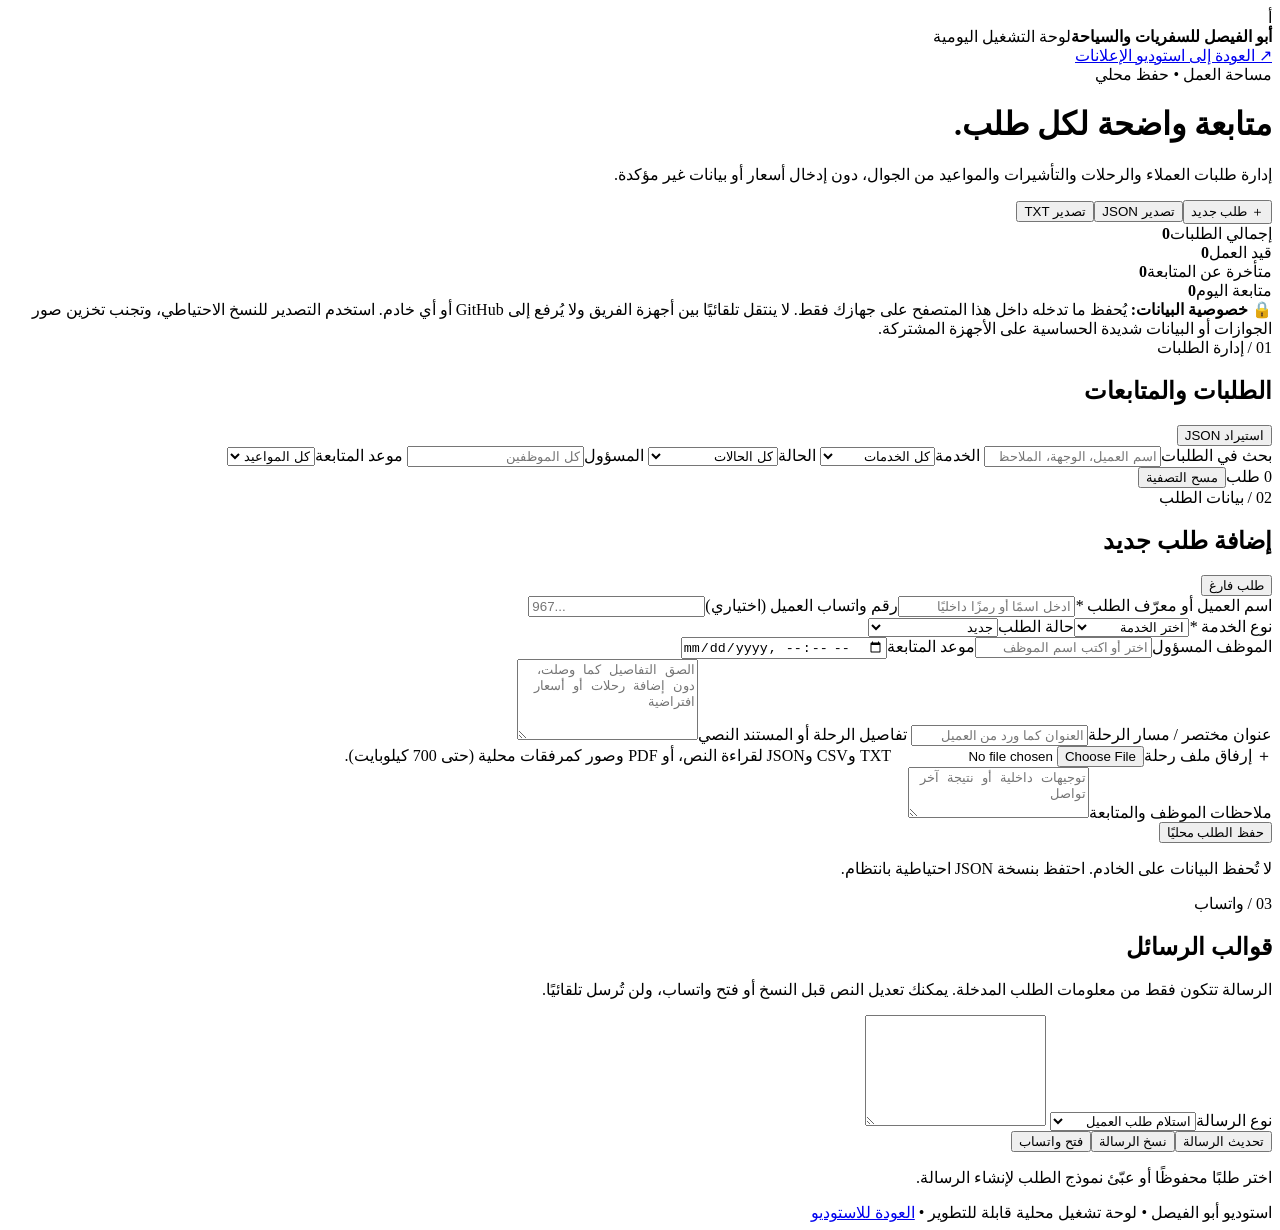
==== operations/index.html @ c755556f "Add Arabic operations dashboard page under existing studio" ====
<!doctype html>
<html lang="ar" dir="rtl">
<head>
<meta charset="utf-8">
<meta name="viewport" content="width=device-width,initial-scale=1,viewport-fit=cover">
<meta name="theme-color" content="#111a3d">
<meta name="description" content="لوحة تشغيل أبو الفيصل للسفريات والسياحة: متابعة الطلبات والرحلات والتأشيرات محليًا">
<title>لوحة التشغيل | استوديو أبو الفيصل</title>
<link rel="stylesheet" href="../assets/operations.css?v=1">
</head>
<body>
<header class="mast">
 <div class="shell">
  <div class="mast-nav">
   <div class="identity"><div class="mark" aria-hidden="true">أ</div><div><strong>أبو الفيصل للسفريات والسياحة</strong><span>لوحة التشغيل اليومية</span></div></div>
   <a class="back-link" href="../index.html">↗ العودة إلى استوديو الإعلانات</a>
  </div>
  <div class="hero"><div><span class="kicker">مساحة العمل • حفظ محلي</span><h1>متابعة واضحة لكل طلب.</h1><p>إدارة طلبات العملاء والرحلات والتأشيرات والمواعيد من الجوال، دون إدخال أسعار أو بيانات غير مؤكدة.</p></div><div class="hero-actions"><button class="btn gold" id="newTop" type="button">＋ طلب جديد</button><button class="btn outline-light" id="exportJson" type="button">تصدير JSON</button><button class="btn outline-light" id="exportTxt" type="button">تصدير TXT</button></div></div>
 </div>
</header>
<main class="shell">
 <section class="metrics" aria-label="مؤشرات الطلبات">
  <div class="metric"><span>إجمالي الطلبات</span><b id="statAll">0</b></div>
  <div class="metric"><span>قيد العمل</span><b id="statActive">0</b></div>
  <div class="metric urgent"><span>متأخرة عن المتابعة</span><b id="statLate">0</b></div>
  <div class="metric"><span>متابعة اليوم</span><b id="statToday">0</b></div>
 </section>
 <div class="privacy" role="note"><strong>🔒 خصوصية البيانات:</strong> يُحفظ ما تدخله داخل هذا المتصفح على جهازك فقط. لا ينتقل تلقائيًا بين أجهزة الفريق ولا يُرفع إلى GitHub أو أي خادم. استخدم التصدير للنسخ الاحتياطي، وتجنب تخزين صور الجوازات أو البيانات شديدة الحساسية على الأجهزة المشتركة.</div>
 <section class="alerts" id="lateAlerts" aria-live="polite" hidden></section>
 <section class="workspace">
  <div class="list-column">
   <div class="panel">
    <div class="section-head"><div><span class="eyebrow">01 / إدارة الطلبات</span><h2>الطلبات والمتابعات</h2></div><button class="btn soft small" id="importTrigger" type="button">استيراد JSON</button><input type="file" id="importJson" accept=".json,application/json" hidden></div>
    <div class="filters">
      <label class="field-wide"><span>بحث في الطلبات</span><input id="search" type="search" autocomplete="off" placeholder="اسم العميل، الوجهة، الملاحظات، رقم الطلب..."></label>
      <label><span>الخدمة</span><select id="serviceFilter"><option value="">كل الخدمات</option><option>تذاكر الطيران</option><option>التأشيرات</option><option>العمرة</option><option>الفنادق</option><option>الموافقات الأمنية</option><option>المتابعات</option><option>خدمة أخرى</option></select></label>
      <label><span>الحالة</span><select id="statusFilter"><option value="">كل الحالات</option><option>جديد</option><option>قيد المراجعة</option><option>بانتظار العميل</option><option>بانتظار مزود الخدمة</option><option>مكتمل</option><option>ملغي</option></select></label>
      <label><span>المسؤول</span><input id="ownerFilter" list="teamMembers" placeholder="كل الموظفين"></label>
      <label><span>موعد المتابعة</span><select id="dueFilter"><option value="">كل المواعيد</option><option value="late">المتأخرة</option><option value="today">اليوم</option><option value="upcoming">القادمة</option><option value="none">بدون موعد</option></select></label>
    </div>
    <div class="results-head"><span id="resultCount">0 طلب</span><button class="text-btn" id="clearFilters" type="button">مسح التصفية</button></div>
    <div id="requestList" class="request-list" aria-live="polite"></div>
   </div>
  </div>
  <div class="edit-column" id="editorAnchor">
   <section class="panel">
    <div class="section-head"><div><span class="eyebrow">02 / بيانات الطلب</span><h2 id="formHeading">إضافة طلب جديد</h2></div><button class="text-btn" id="resetForm" type="button">طلب فارغ</button></div>
    <form id="requestForm">
     <input type="hidden" id="recordId">
     <div class="two-fields"><label><span>اسم العميل أو معرّف الطلب <em>*</em></span><input id="clientName" maxlength="120" required autocomplete="off" placeholder="ادخل اسمًا أو رمزًا داخليًا"></label><label><span>رقم واتساب العميل (اختياري)</span><input type="tel" id="clientPhone" inputmode="tel" maxlength="25" dir="ltr" placeholder="967..."></label></div>
     <div class="two-fields"><label><span>نوع الخدمة <em>*</em></span><select id="service" required><option value="">اختر الخدمة</option><option>تذاكر الطيران</option><option>التأشيرات</option><option>العمرة</option><option>الفنادق</option><option>الموافقات الأمنية</option><option>المتابعات</option><option>خدمة أخرى</option></select></label><label><span>حالة الطلب</span><select id="status"><option>جديد</option><option>قيد المراجعة</option><option>بانتظار العميل</option><option>بانتظار مزود الخدمة</option><option>مكتمل</option><option>ملغي</option></select></label></div>
     <div class="two-fields"><label><span>الموظف المسؤول</span><input id="owner" list="teamMembers" maxlength="90" placeholder="اختر أو اكتب اسم الموظف"></label><label><span>موعد المتابعة</span><input id="followUp" type="datetime-local"></label></div>
     <label><span>عنوان مختصر / مسار الرحلة</span><input id="subject" maxlength="160" placeholder="العنوان كما ورد من العميل"></label>
     <label><span>تفاصيل الرحلة أو المستند النصي</span><textarea id="travelDetails" rows="5" maxlength="30000" placeholder="الصق التفاصيل كما وصلت، دون إضافة رحلات أو أسعار افتراضية"></textarea></label>
     <div class="upload"><label for="travelFile" class="file-select">＋ إرفاق ملف رحلة</label><input type="file" id="travelFile" accept=".txt,.csv,.json,.pdf,.png,.jpg,.jpeg,.webp,text/plain,text/csv,application/json,application/pdf,image/png,image/jpeg,image/webp"><span id="attachmentInfo">TXT وCSV وJSON لقراءة النص، أو PDF وصور كمرفقات محلية (حتى 700 كيلوبايت).</span><button type="button" class="text-btn" id="removeAttachment" hidden>إزالة المرفق</button></div>
     <label><span>ملاحظات الموظف والمتابعة</span><textarea id="notes" rows="3" maxlength="20000" placeholder="توجيهات داخلية أو نتيجة آخر تواصل"></textarea></label>
     <div class="form-actions"><button type="submit" class="btn primary" id="saveRequest">حفظ الطلب محليًا</button><button type="button" class="btn light" id="duplicateRequest" hidden>نسخ كطلب جديد</button><button type="button" class="btn danger-outline" id="deleteRequest" hidden>حذف الطلب</button></div>
     <p class="hint" id="saveHint">لا تُحفظ البيانات على الخادم. احتفظ بنسخة JSON احتياطية بانتظام.</p>
    </form>
   </section>
   <section class="panel messages">
    <div class="section-head"><div><span class="eyebrow">03 / واتساب</span><h2>قوالب الرسائل</h2></div></div>
    <p class="hint">الرسالة تتكون فقط من معلومات الطلب المدخلة. يمكنك تعديل النص قبل النسخ أو فتح واتساب، ولن تُرسل تلقائيًا.</p>
    <label><span>نوع الرسالة</span><select id="templateType"><option value="received">استلام طلب العميل</option><option value="details">استكمال بيانات الطلب</option><option value="processing">الطلب قيد المتابعة</option><option value="flight">تفاصيل الرحلة المدخلة</option><option value="follow">تذكير بالمتابعة</option></select></label>
    <textarea id="messagePreview" rows="7" aria-label="نص رسالة واتساب القابل للتحرير"></textarea>
    <div class="form-actions"><button type="button" id="generateTemplate" class="btn light">تحديث الرسالة</button><button type="button" id="copyMessage" class="btn primary">نسخ الرسالة</button><button type="button" id="openWhatsapp" class="btn soft">فتح واتساب</button></div>
    <p class="hint" id="messageHint">اختر طلبًا محفوظًا أو عبّئ نموذج الطلب لإنشاء الرسالة.</p>
   </section>
  </div>
 </section>
 <datalist id="teamMembers"><option value="زيد العودي"></option><option value="موسى باعباد"></option><option value="محفوظ العبدلي"></option><option value="سمير باعباد"></option><option value="عباد باعباد"></option><option value="يونس باعباد"></option></datalist>
 <footer>استوديو أبو الفيصل • لوحة تشغيل محلية قابلة للتطوير • <a href="../index.html">العودة للاستوديو</a></footer>
</main>
<div class="toast" id="toast" role="status" aria-live="polite" hidden></div>
<script src="../assets/operations.js?v=1" defer></script>
</body></html>
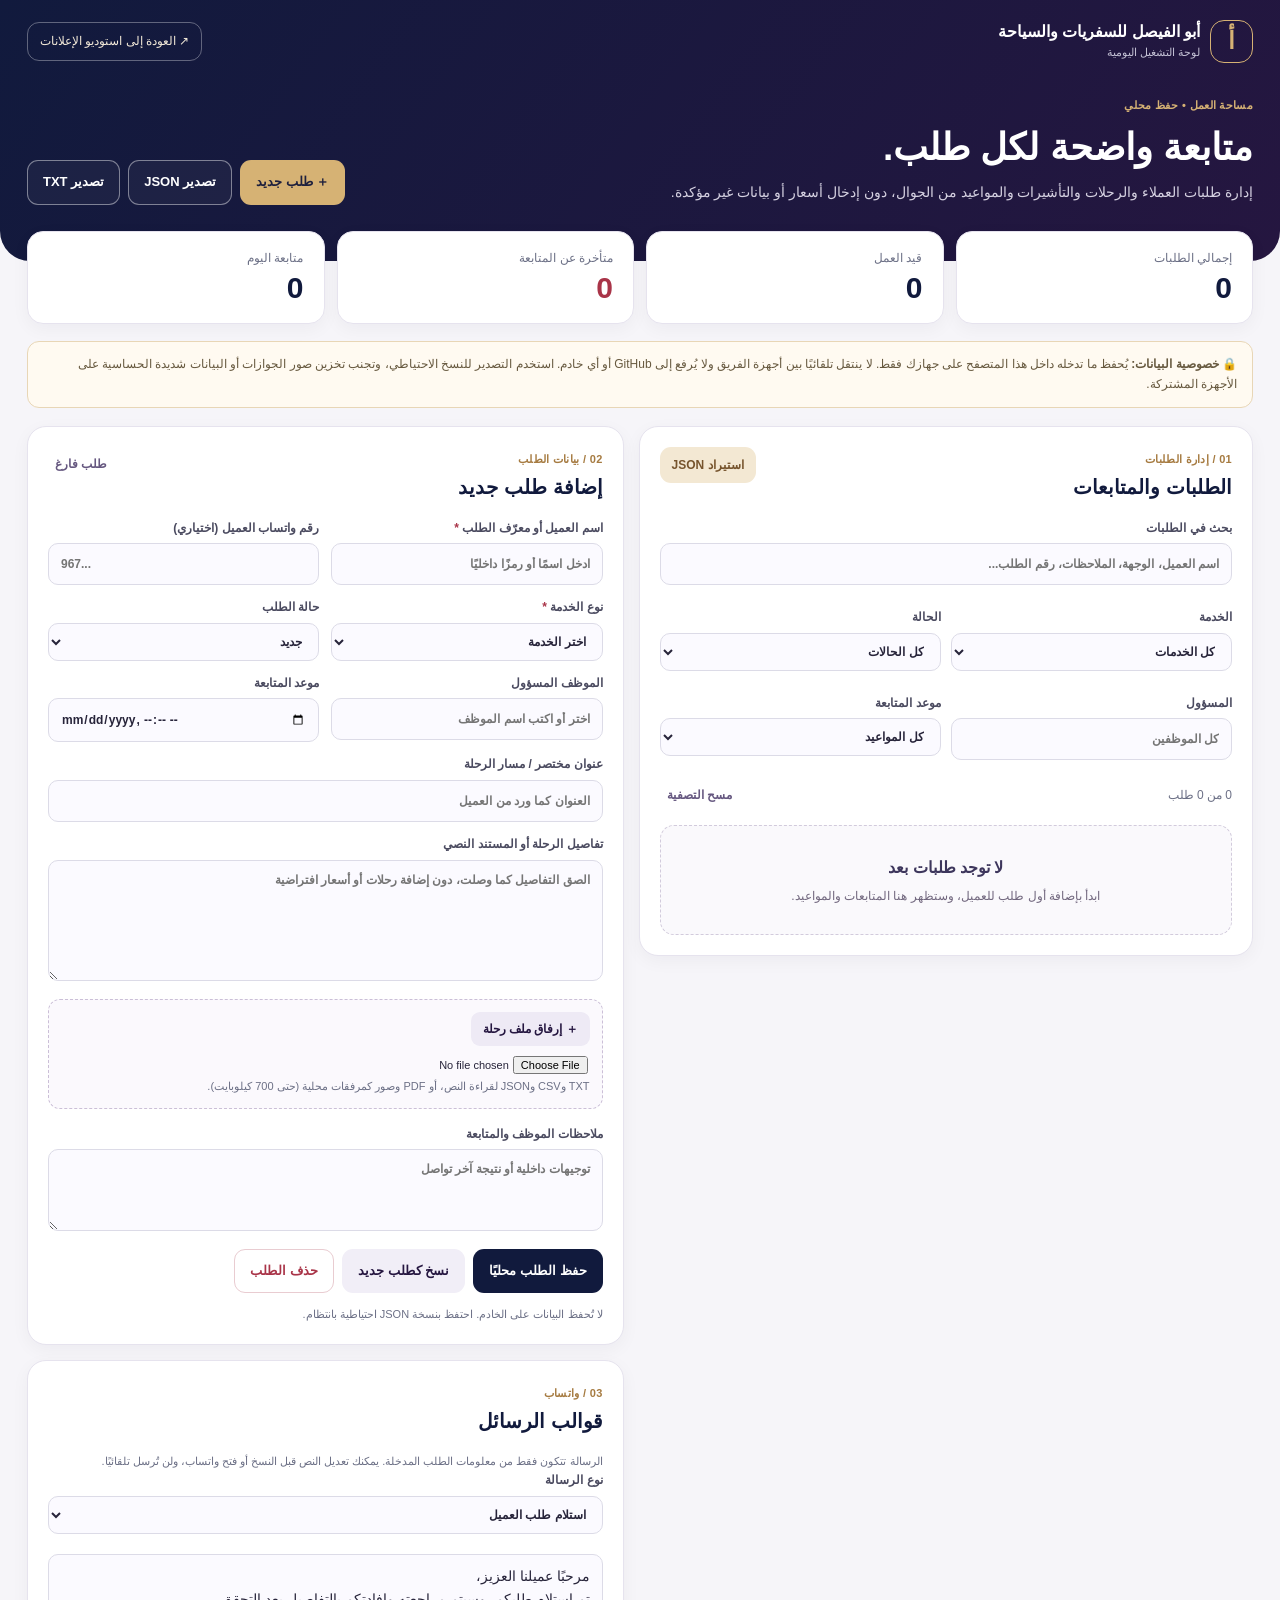
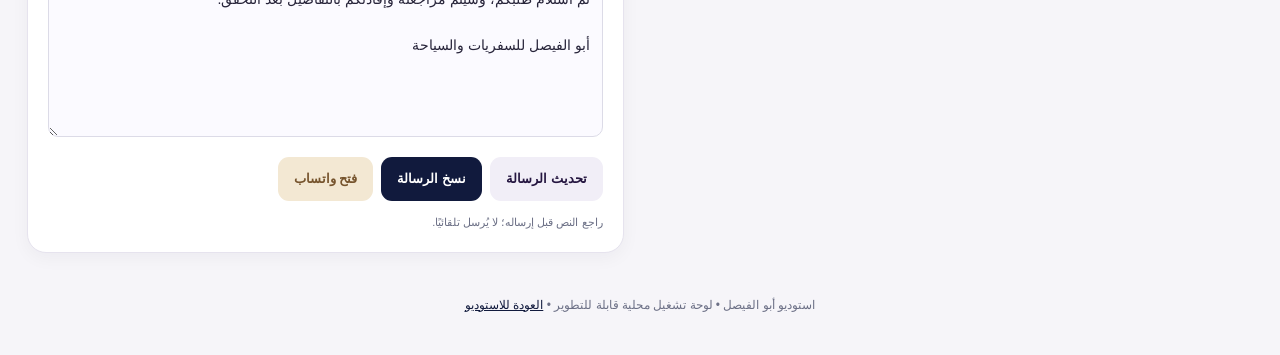
==== commit 7ed5a462: "Allow downloading locally attached flight documents" ====
--- a/operations/index.html
+++ b/operations/index.html
@@ -52,7 +52,7 @@
      <div class="two-fields"><label><span>الموظف المسؤول</span><input id="owner" list="teamMembers" maxlength="90" placeholder="اختر أو اكتب اسم الموظف"></label><label><span>موعد المتابعة</span><input id="followUp" type="datetime-local"></label></div>
      <label><span>عنوان مختصر / مسار الرحلة</span><input id="subject" maxlength="160" placeholder="العنوان كما ورد من العميل"></label>
      <label><span>تفاصيل الرحلة أو المستند النصي</span><textarea id="travelDetails" rows="5" maxlength="30000" placeholder="الصق التفاصيل كما وصلت، دون إضافة رحلات أو أسعار افتراضية"></textarea></label>
-     <div class="upload"><label for="travelFile" class="file-select">＋ إرفاق ملف رحلة</label><input type="file" id="travelFile" accept=".txt,.csv,.json,.pdf,.png,.jpg,.jpeg,.webp,text/plain,text/csv,application/json,application/pdf,image/png,image/jpeg,image/webp"><span id="attachmentInfo">TXT وCSV وJSON لقراءة النص، أو PDF وصور كمرفقات محلية (حتى 700 كيلوبايت).</span><button type="button" class="text-btn" id="removeAttachment" hidden>إزالة المرفق</button></div>
+     <div class="upload"><label for="travelFile" class="file-select">＋ إرفاق ملف رحلة</label><input type="file" id="travelFile" accept=".txt,.csv,.json,.pdf,.png,.jpg,.jpeg,.webp,text/plain,text/csv,application/json,application/pdf,image/png,image/jpeg,image/webp"><span id="attachmentInfo">TXT وCSV وJSON لقراءة النص، أو PDF وصور كمرفقات محلية (حتى 700 كيلوبايت).</span><button type="button" class="text-btn" id="downloadAttachment" hidden>تنزيل المرفق</button><button type="button" class="text-btn" id="removeAttachment" hidden>إزالة المرفق</button></div>
      <label><span>ملاحظات الموظف والمتابعة</span><textarea id="notes" rows="3" maxlength="20000" placeholder="توجيهات داخلية أو نتيجة آخر تواصل"></textarea></label>
      <div class="form-actions"><button type="submit" class="btn primary" id="saveRequest">حفظ الطلب محليًا</button><button type="button" class="btn light" id="duplicateRequest" hidden>نسخ كطلب جديد</button><button type="button" class="btn danger-outline" id="deleteRequest" hidden>حذف الطلب</button></div>
      <p class="hint" id="saveHint">لا تُحفظ البيانات على الخادم. احتفظ بنسخة JSON احتياطية بانتظام.</p>
--- a/assets/operations.css
+++ b/assets/operations.css
@@ -0,0 +1,11 @@
+:root{--navy:#111a3d;--plum:#251640;--gold:#d6b274;--gold-soft:#f3e8d3;--paper:#f6f5f9;--white:#fff;--ink:#27243a;--muted:#6c7086;--border:#e6e3ee;--danger:#a93448;--green:#157d63;--shadow:0 5px 18px #1710270b}
+*{box-sizing:border-box}html{scroll-behavior:smooth}body{margin:0;color:var(--ink);background:var(--paper);font:14px/1.7 "DIN Next LT Arabic","Noto Sans Arabic",Tahoma,Arial,sans-serif;direction:rtl}button,input,textarea,select{font:inherit}button{cursor:pointer}a{color:inherit}.shell{max-width:1260px;margin:0 auto;padding:0 17px}
+.mast{background:linear-gradient(126deg,var(--navy),var(--plum));color:white;border-radius:0 0 30px 30px;padding:20px 0 56px}.mast-nav{display:flex;align-items:center;justify-content:space-between;gap:15px}.identity{display:flex;align-items:center;gap:10px}.mark{display:grid;place-items:center;width:43px;height:43px;flex:none;border-radius:14px;border:1px solid var(--gold);color:var(--gold);font-size:24px;font-weight:800}.identity strong{display:block;font-size:16px;line-height:1.3}.identity span{display:block;font-size:11px;color:#c4c2d5}.back-link{text-decoration:none;color:#f2e9d8;font-size:12px;border:1px solid #ffffff54;padding:8px 12px;border-radius:12px}.back-link:hover{border-color:var(--gold)}.hero{display:flex;justify-content:space-between;align-items:end;gap:20px;margin-top:30px}.kicker,.eyebrow{color:var(--gold);font-size:11px;font-weight:800;letter-spacing:.3px}.hero h1{font-size:clamp(27px,4vw,37px);line-height:1.35;margin:6px 0 8px}.hero p{color:#d5d1e1;margin:0;max-width:640px}.hero-actions{display:flex;gap:8px;flex-wrap:wrap;justify-content:flex-end}.btn{border:1px solid transparent;border-radius:11px;padding:10px 15px;font-size:13px;font-weight:750;display:inline-flex;justify-content:center;align-items:center;text-decoration:none;gap:5px;transition:transform .12s,background .12s}.btn:active{transform:translateY(1px)}.btn.gold{background:var(--gold);color:#1e203d}.btn.outline-light{color:white;border-color:#ffffff6e;background:#ffffff0a}.btn.primary{background:var(--navy);color:white}.btn.light{background:#f1eef7;color:var(--plum)}.btn.soft{background:var(--gold-soft);color:#76542d}.btn.danger-outline{border-color:#e9ccd1;color:var(--danger);background:#fff}.btn.small{padding:7px 11px;font-size:12px}.text-btn{border:0;background:transparent;color:#665880;font-weight:800;font-size:12px;padding:7px}.text-btn:hover{text-decoration:underline}
+.metrics{display:grid;grid-template-columns:repeat(4,minmax(0,1fr));gap:12px;margin-top:-30px;position:relative}.metric{border:1px solid var(--border);background:var(--white);border-radius:16px;padding:16px 20px;box-shadow:var(--shadow)}.metric span{font-size:12px;color:var(--muted);display:block}.metric b{font-size:30px;line-height:1.3;color:var(--navy);font-weight:800}.metric.urgent b{color:var(--danger)}
+.privacy{margin:17px 0;background:#fffaf1;border:1px solid #e8d6b6;color:#67593f;border-radius:12px;padding:12px 15px;font-size:12px}.alerts{border:1px solid #efcbd1;background:#fff4f5;color:#84253b;border-radius:12px;padding:12px 16px;margin:14px 0;font-size:13px}.alerts[hidden]{display:none}.alerts b{display:block}.alerts .alert-item{display:block;border-top:1px solid #ebced2;padding-top:6px;margin-top:6px}
+.workspace{display:grid;grid-template-columns:minmax(0,1.03fr) minmax(0,1fr);gap:15px;align-items:start;margin:18px 0 30px}.list-column,.edit-column{min-width:0}.edit-column{display:grid;gap:15px}.panel{background:white;border:1px solid var(--border);border-radius:19px;padding:20px;box-shadow:var(--shadow)}.section-head{display:flex;align-items:start;justify-content:space-between;gap:10px;margin-bottom:17px}.section-head h2{margin:2px 0 0;font-size:20px;line-height:1.4;color:var(--navy)}.eyebrow{color:#a67b41}
+.filters{display:grid;grid-template-columns:1fr 1fr;gap:10px}.filters .field-wide{grid-column:1/-1}label{display:block;font-size:12px;color:#4b4b60;font-weight:750;margin-bottom:12px}label>span{display:block;margin-bottom:5px}label em{color:var(--danger);font-style:normal}input,select,textarea{width:100%;color:var(--ink);background:#fbfaff;border:1px solid #dcdbe7;border-radius:10px;padding:10px 12px;outline:0;min-width:0}input:focus,select:focus,textarea:focus{border-color:#9881b9;box-shadow:0 0 0 3px #9881b921}textarea{resize:vertical;white-space:pre-wrap;line-height:1.65;overflow-wrap:anywhere}.two-fields{display:grid;grid-template-columns:1fr 1fr;gap:12px}.results-head{display:flex;justify-content:space-between;align-items:center;margin:6px 0 12px;color:var(--muted);font-size:12px}
+.request-list{display:grid;gap:10px}.request-card{border:1px solid var(--border);border-radius:14px;padding:14px;transition:border-color .15s,background .15s;background:#fff}.request-card.selected{background:#f9f7fc;border-color:#aa95c6}.req-header{display:flex;align-items:start;justify-content:space-between;gap:9px}.req-heading{font-weight:800;color:var(--navy);font-size:15px;margin:0;overflow-wrap:anywhere}.req-subject{color:#615d76;font-size:12px;overflow-wrap:anywhere;margin:4px 0}.badges{display:flex;gap:6px;flex-wrap:wrap;align-items:center}.status{font-size:11px;border-radius:99px;padding:4px 9px;background:#ebeaf2;color:#4c4d6f;white-space:nowrap;font-weight:750}.status[data-state="مكتمل"]{background:#e4f4ed;color:#127653}.status[data-state="ملغي"]{background:#f0edf0;color:#767078}.status[data-state="بانتظار العميل"],.status[data-state="بانتظار مزود الخدمة"]{background:#fcf0d9;color:#8b6024}.status.late{background:#ffedf1;color:var(--danger)}.req-meta{color:#686779;font-size:12px;display:flex;flex-wrap:wrap;gap:8px 14px;margin:10px 0}.req-bottom{display:flex;align-items:center;justify-content:space-between;gap:8px;border-top:1px solid #f0edf3;padding-top:9px}.req-code{font-size:10px;color:#89869a;direction:ltr}.empty{background:#faf9fc;border:1px dashed #d2cbdc;color:#71677e;border-radius:14px;padding:28px 17px;text-align:center}.empty b{display:block;color:#3d365c;font-size:16px}.empty p{margin:5px 0 0;font-size:12px}
+.upload{border:1px dashed #cbbfd7;border-radius:12px;padding:12px;margin:2px 0 15px;background:#fbf9fd}.upload .file-select{display:inline-block;border-radius:9px;background:#eeeaf5;padding:7px 12px;cursor:pointer;color:var(--plum);margin:0 0 7px}.upload input{padding:2px;border:0;background:none;font-size:11px}.upload span{display:block;color:var(--muted);font-size:11px;word-break:break-word}.upload #removeAttachment{display:none}.upload #removeAttachment:not([hidden]){display:inline-flex}.form-actions{display:flex;gap:8px;flex-wrap:wrap;margin-top:12px}.hint{color:var(--muted);font-size:11px;margin:12px 0 0}.messages textarea{margin-top:8px;min-height:140px}.toast{position:fixed;z-index:30;bottom:20px;left:50%;transform:translateX(-50%);background:#1d2145;color:white;border-radius:12px;padding:11px 19px;text-align:center;max-width:90%;box-shadow:0 10px 30px #0003}.toast[hidden]{display:none}footer{text-align:center;padding:12px 0 40px;color:var(--muted);font-size:12px}footer a{color:var(--navy)}
+@media(max-width:860px){.workspace{grid-template-columns:1fr}.hero{align-items:start;flex-direction:column}.hero-actions{justify-content:flex-start}.metrics{grid-template-columns:repeat(2,minmax(0,1fr))}.edit-column{scroll-margin-top:15px}}
+@media(max-width:540px){.mast{padding:15px 0 47px}.hero{margin-top:23px}.identity strong{font-size:13px}.back-link{font-size:10px;padding:6px 7px;max-width:125px;text-align:center}.metrics{gap:8px}.metric{padding:11px 14px}.metric b{font-size:25px}.panel{padding:15px}.two-fields{grid-template-columns:1fr;gap:0}.hero-actions .btn{font-size:12px;padding:9px 11px}.filters{gap:7px}.section-head h2{font-size:18px}.workspace{gap:12px}}
